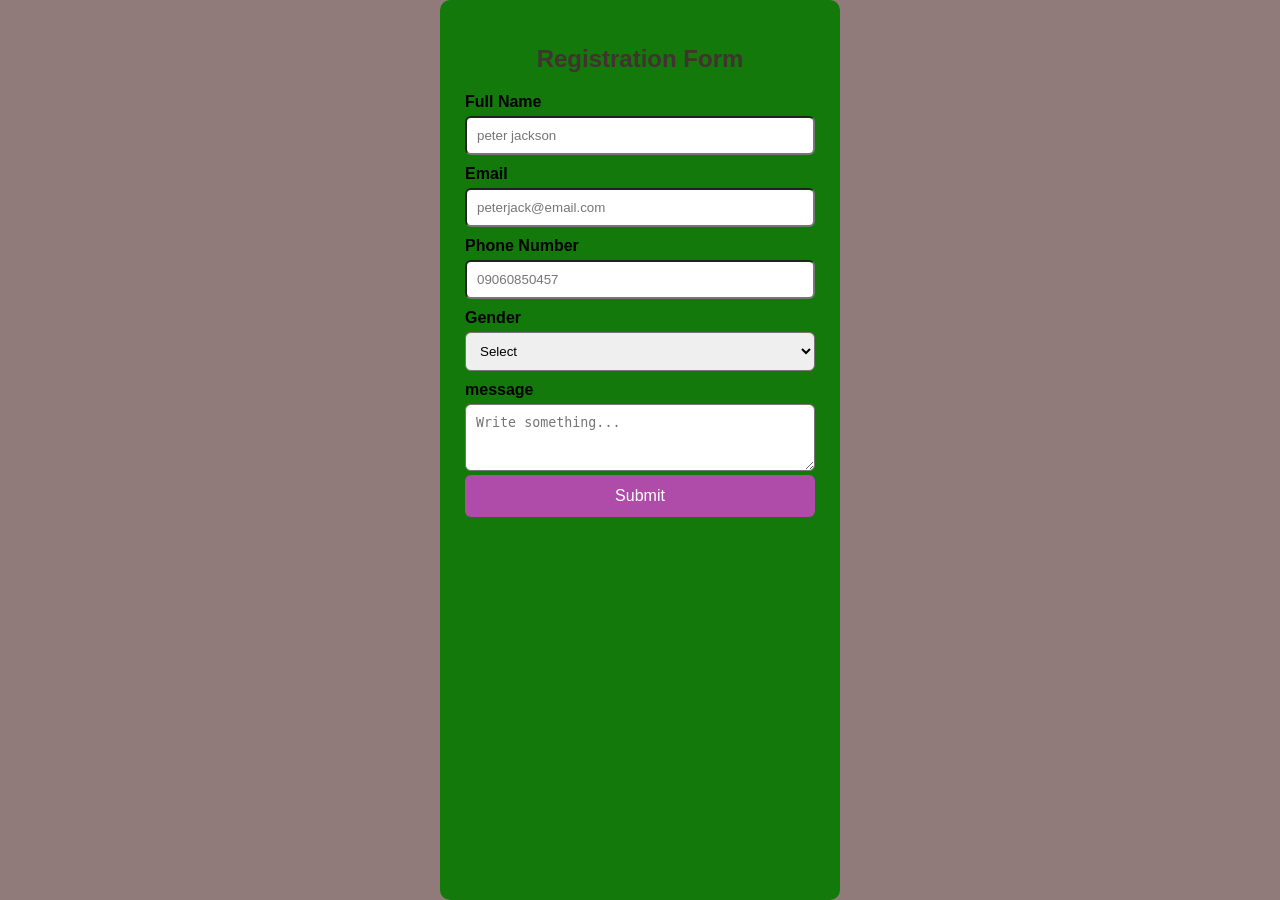
==== index.html @ af233489 "Initial commit" ====
<!DOCTYPE html>
<html lang="en">
    <head>
        <meta charset="UTF-8">
        <meta namae="viewpoint" content="width=device-width, initial-scale=1.0">
        <title>simple Fill Up Form</title>
        <style>
            body {
                font-family: Arial, Helvetica, sans-serif;
                background: #917a7a;
                display: flex;
                justify-content: center;
                height: 100vh;
                margin: 0;
            }
            .form-container {
                background: rgb(19, 121, 10);
                padding: 25px;
                border-radius: 10px;
                box-shadow: 0 4px 10px rgba(0,0,0,0,1);
                width: 350px;
            }
            h2 {
                text-align: center;
                margin-bottom: 20px;
                color: #443131;
            }
            label {
                display: block;
                margin: 10px 0 5px;
                font-weight: bold;
            }
            input, select, textarea {
                width: 100%;
                padding: 10px;
                border: 1px solid #css;
                border-radius: 6px;
                box-sizing: border-box;
            }
            button {
                width: 100%;
                padding: 12px;
                margin-bottom: 15px;
                background: #af4caa;
                color: white;
                border: none;
                border-radius: 6px;
                font-size: 16px;
                cursor: pointer;
            }
            button:hover {
                background: 45a049;
            }
            </style>
        </head>
    <body>

        <div class="form-container">
            <h2>Registration Form</h2>

                <label for="name">Full Name</label>
                <input type="text" id="name" name="name" placeholder="peter jackson" required>

                <label for="email">Email</label>
                <input type="email" id="email" name="email" placeholder="peterjack@email.com" required>

                <label for="phone">Phone Number</label>
                <input type="tel" id="phone" name="phone" placeholder="09060850457">

                <label for="gender"> Gender</label>
                <select id="gender" name="gender">
                    <option value="">Select</option>
                    <option value="male">Male</option>
                    <option value="female">Female</option>
                    <option value="other">Prefer not to say</option>
                </select>

                <label for="message">message</label>
                <textarea id="message" name="message" name="message" rows="3" placeholder="Write something..."></textarea>

                <button type="submit">Submit</button>
            
        </div>
    
    </body>
    </html>
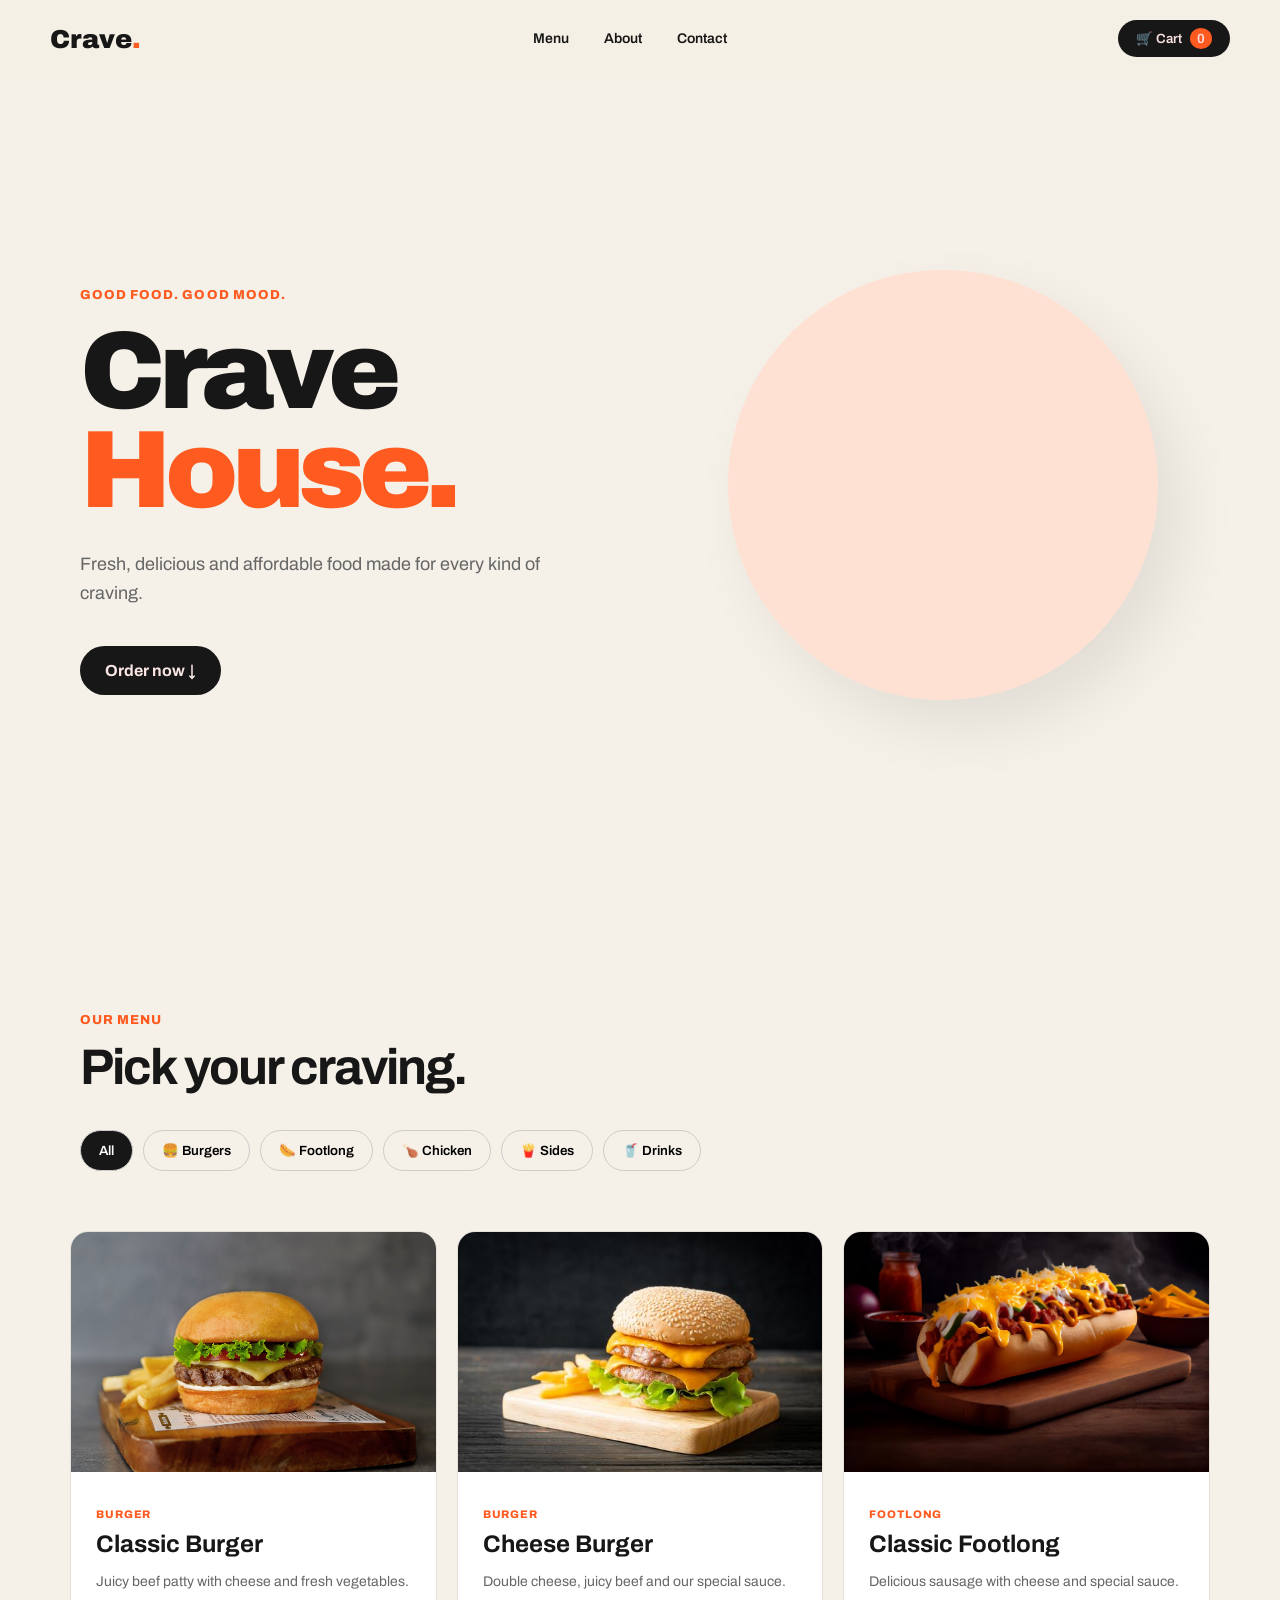
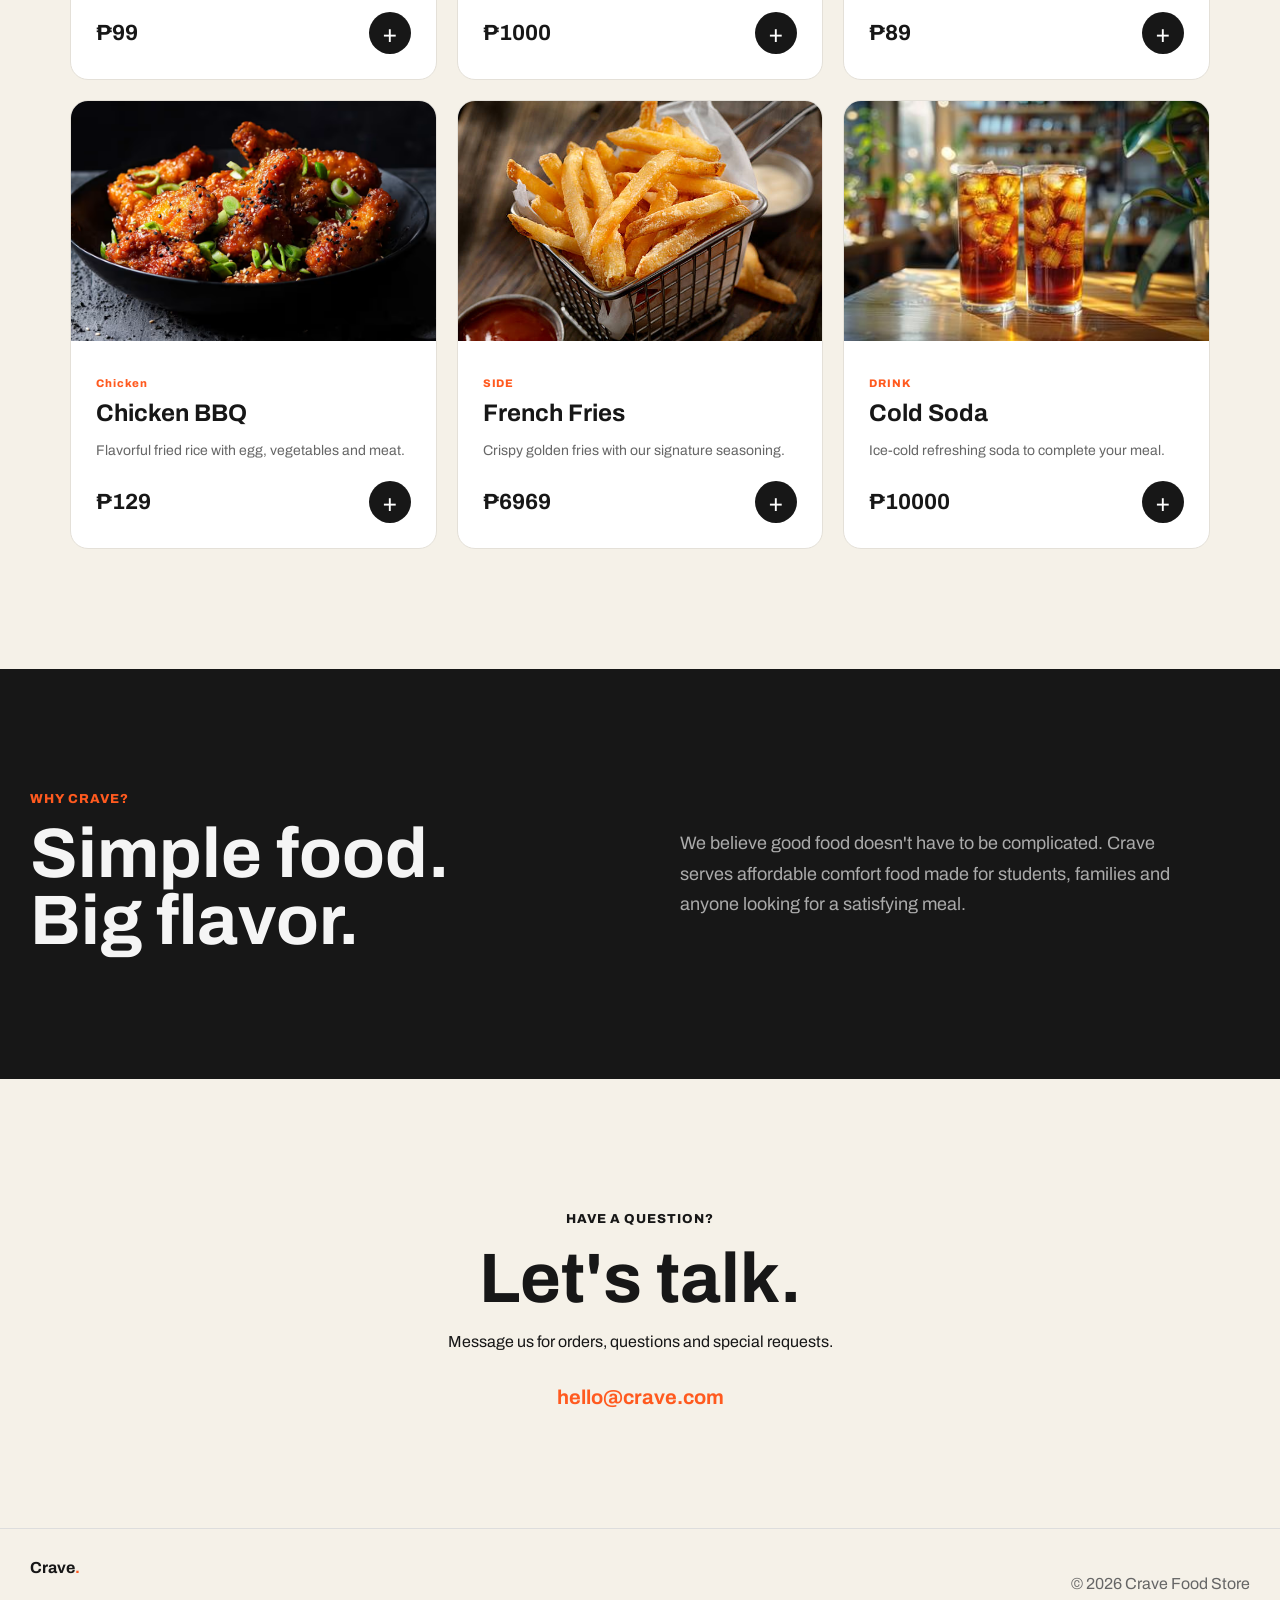
==== commit fbe35693: "Rename hello.html to index.html for GitHub Pages" ====
--- a/index.html
+++ b/index.html
@@ -1,86 +1,469 @@
 <!DOCTYPE html>
 <html lang="en">
-    <head>
-        <meta charset="UTF-8">
-        <meta namae="viewpoint" content="width=device-width, initial-scale=1.0">
-        <title>simple Fill Up Form</title>
-        <style>
-            body {
-                font-family: Arial, Helvetica, sans-serif;
-                background: #917a7a;
-                display: flex;
-                justify-content: center;
-                height: 100vh;
-                margin: 0;
-            }
-            .form-container {
-                background: rgb(19, 121, 10);
-                padding: 25px;
-                border-radius: 10px;
-                box-shadow: 0 4px 10px rgba(0,0,0,0,1);
-                width: 350px;
-            }
-            h2 {
-                text-align: center;
-                margin-bottom: 20px;
-                color: #443131;
-            }
-            label {
-                display: block;
-                margin: 10px 0 5px;
-                font-weight: bold;
-            }
-            input, select, textarea {
-                width: 100%;
-                padding: 10px;
-                border: 1px solid #css;
-                border-radius: 6px;
-                box-sizing: border-box;
-            }
-            button {
-                width: 100%;
-                padding: 12px;
-                margin-bottom: 15px;
-                background: #af4caa;
-                color: white;
-                border: none;
-                border-radius: 6px;
-                font-size: 16px;
-                cursor: pointer;
-            }
-            button:hover {
-                background: 45a049;
-            }
-            </style>
-        </head>
-    <body>
-
-        <div class="form-container">
-            <h2>Registration Form</h2>
-
-                <label for="name">Full Name</label>
-                <input type="text" id="name" name="name" placeholder="peter jackson" required>
-
-                <label for="email">Email</label>
-                <input type="email" id="email" name="email" placeholder="peterjack@email.com" required>
-
-                <label for="phone">Phone Number</label>
-                <input type="tel" id="phone" name="phone" placeholder="09060850457">
-
-                <label for="gender"> Gender</label>
-                <select id="gender" name="gender">
-                    <option value="">Select</option>
-                    <option value="male">Male</option>
-                    <option value="female">Female</option>
-                    <option value="other">Prefer not to say</option>
-                </select>
-
-                <label for="message">message</label>
-                <textarea id="message" name="message" name="message" rows="3" placeholder="Write something..."></textarea>
-
-                <button type="submit">Submit</button>
+<head>
+    <meta charset="UTF-8">
+    <meta name="viewport" content="width=device-width, initial-scale=1.0">
+
+    <title>Crave — Food Store</title>
+
+    <link rel="preconnect" href="https://fonts.googleapis.com">
+    <link rel="preconnect" href="https://fonts.gstatic.com" crossorigin>
+
+    <link href="https://fonts.googleapis.com/css2?family=Archivo:wght@400;500;600;700;800;900&display=swap" rel="stylesheet">
+
+    <link rel="stylesheet" href="hello.css">
+    <script src="hello.js"></script>
+
+</body>
+
+</html>
+</head>
+
+<body>
+
+    <!-- NAVIGATION -->
+    <header class="nav">
+        <div class="nav-inner">
+
+            <a href="#" class="logo">Crave<span>.</span></a>
+
+            <nav class="nav-links">
+                <a href="#menu">Menu</a>
+                <a href="#about">About</a>
+                <a href="#contact">Contact</a>
+            </nav>
+
+            <button class="cart-button" onclick="openCart()">
+                🛒 Cart
+                <span id="cartCount">0</span>
+            </button>
+
+        </div>
+    </header>
+
+
+    <!-- first page -->
+    <section class="hero">
+
+        <div class="hero-content">
+
+            <p class="eyebrow">GOOD FOOD. GOOD MOOD.</p>
+
+            <h1>
+                Crave<br>
+                <span>House.</span>
+            </h1>
+
+            <p class="hero-text">
+                Fresh, delicious and affordable food made for every kind of craving.
+            </p>
+
+            <a href="#menu" class="hero-button">
+                Order now ↓
+            </a>
+
+        </div>
+
+        <div class="hero-food">
+            <div class="food-circle">
+                
+            </div>
+        </div>
+
+    </section>
+
+
+    <!-- Category -->
+    <section class="categories" id="menu">
+
+        <div class="section-header">
+            <p class="eyebrow">OUR MENU</p>
+            <h2>Pick your craving.</h2>
+        </div>
+
+        <div class="category-buttons">
+
+            <button onclick="filterProducts('all')" class="active">
+                All
+            </button>
+
+            <button onclick="filterProducts('burger')">
+                🍔 Burgers
+            </button>
+
+            <button onclick="filterProducts('footlong')">
+                🌭 Footlong
+            </button>
+
+            <button onclick="filterProducts('rice')">
+                🍗 Chicken
+            </button>
+
+            <button onclick="filterProducts('sides')">
+                🍟 Sides
+            </button>
+
+            <button onclick="filterProducts('drinks')">
+                🥤 Drinks
+            </button>
+
+        </div>
+
+    </section>
+
+
+    <!-- PRODUCTS -->
+    <section class="products">
+
+        <div class="product-grid" id="productGrid">
+
+            <!-- BURGER -->
+            <article class="product-card" data-category="burger"
+                onclick="showProduct(1)">
+
+                <div class="product-image burger">                  
+                    <img src="./CLASSIC BURGER.jpg" alt="Classic Burger">
+
+                </div>
+
+                <div class="product-info">
+
+                    <p class="product-category">BURGER</p>
+
+                    <h3>Classic Burger</h3>
+
+                    <p class="description">
+                        Juicy beef patty with cheese and fresh vegetables.
+                    </p>
+
+                    <div class="product-bottom">
+                        <strong>₱99</strong>
+
+                        <button onclick="event.stopPropagation(); addToCart(1)">
+                            +
+                        </button>
+                    </div>
+
+                </div>
+
+            </article>
+
+
+            <!-- CHEESEBURGER -->
+            <article class="product-card" data-category="burger"
+                onclick="showProduct(2)">
+
+                <div class="product-image cheeseburger">
+                    <img src="./chess burger.jpg" alt="chesseburger">
             
-        </div>
+                </div>
+
+                <div class="product-info">
+
+                    <p class="product-category">BURGER</p>
+
+                    <h3>Cheese Burger</h3>
+
+                    <p class="description">
+                        Double cheese, juicy beef and our special sauce.
+                    </p>
+
+                    <div class="product-bottom">
+                        <strong>₱1000</strong>
+
+                        <button onclick="event.stopPropagation(); addToCart(2)">
+                            +
+                        </button>
+                    </div>
+
+                </div>
+
+            </article>
+
+
+            <!-- FOOTLONG -->
+            <article class="product-card" data-category="footlong"
+                onclick="showProduct(3)">
+
+               <div class="product-image footlong"> 
+                    <img src="./footlong.avif" alt="footlong">
+
+               </div>
+
+                <div class="product-info">
+
+                    <p class="product-category">FOOTLONG</p>
+
+                    <h3>Classic Footlong</h3>
+
+                    <p class="description">
+                        Delicious sausage with cheese and special sauce.
+                    </p>
+
+                    <div class="product-bottom">
+                        <strong>₱89</strong>
+
+                        <button onclick="event.stopPropagation(); addToCart(3)">
+                            +
+                        </button>
+                    </div>
+
+                </div>
+
+            </article>
+
+
+            <!-- chicken -->
+            <article class="product-card" data-category="rice"
+                onclick="showProduct(4)">
+
+                <div class="product-image rice"> 
+                    <img src="./chicken.avif" alt="Chicken">
+
+                </div>
+
+                <div class="product-info">
+
+                    <p class="product-category">Chicken</p>
+
+                    <h3>Chicken BBQ</h3>
+
+                    <p class="description">
+                        Flavorful fried rice with egg, vegetables and meat.
+                    </p>
+
+                    <div class="product-bottom">
+                        <strong>₱129</strong>
+
+                        <button onclick="event.stopPropagation(); addToCart(4)">
+                            +
+                        </button>
+                    </div>
+
+                </div>
+
+            </article>
+
+
+            <!-- FRIES -->
+            <article class="product-card" data-category="sides"
+                onclick="showProduct(5)">
+
+                <div class="product-image fries"> 
+                    <img src="./french fries.jpg" alt="french fries">
+
+                </div>
+
+                <div class="product-info">
+
+                    <p class="product-category">SIDE</p>
+                    
+
+                    <h3>French Fries</h3>
+
+                    <p class="description">
+                        Crispy golden fries with our signature seasoning.
+                    </p>
+
+                    <div class="product-bottom">
+                        <strong>₱6969</strong>
+
+                        <button onclick="event.stopPropagation(); addToCart(5)">
+                            +
+                        </button>
+                    </div>
+
+                </div>
+
+            </article>
+
+
+            <!-- DRINK -->
+            <article class="product-card" data-category="drinks"
+                onclick="showProduct(6)">
+
+                <div class="product-image drink">
+                    <img src="./cold soda.jpg" alt="cold soda">
+
+                </div>
+
+                <div class="product-info">
+
+                    <p class="product-category">DRINK</p>
+
+                    <h3>Cold Soda</h3>
+
+                    <p class="description">
+                        Ice-cold refreshing soda to complete your meal.
+                    </p>
+
+                    <div class="product-bottom">
+                        <strong>₱10000</strong>
+
+                        <button onclick="event.stopPropagation(); addToCart(6)">
+                            +
+                        </button>
+                    </div>
+
+                </div>
+
+            </article>
+
+        </div>
+
+    </section>
+
+<!-- about-->
+
+    <section class="about" id="about">
+
+        <div>
+            <p class="eyebrow">WHY CRAVE?</p>
+
+            <h2>
+                Simple food.<br>
+                Big flavor.
+            </h2>
+        </div>
+
+        <p>
+            We believe good food doesn't have to be complicated.
+            Crave serves affordable comfort food made for students,
+            families and anyone looking for a satisfying meal.
+        </p>
+
+    </section>
+
+
+    <!-- CONTACT -->
+    <section class="contact" id="contact">
+
+        <p class="eyebrow">HAVE A QUESTION?</p>
+
+        <h2>Let's talk.</h2>
+
+        <p>Message us for orders, questions and special requests.</p>
+
+        <a href="mailto:hello@crave.com">
+            hello@crave.com
+        </a>
+
+    </section>
+
+
+    <!-- PRODUCT DETAILS MODAL -->
+    <div class="modal" id="productModal">
+
+        <div class="modal-content">
+
+            <button class="close" onclick="closeProduct()">
+                ×
+            </button>
+
+            <div class="modal-image" id="modalImage">
+                🍔
+            </div>
+
+            <div class="modal-info">
+
+                <p class="product-category" id="modalCategory">
+                    BURGER
+                </p>
+
+                <h2 id="modalName">
+                    Classic Burger
+                </h2>
+
+                <p id="modalDescription">
+                    Delicious burger.
+                </p>
+
+                <h3 id="modalPrice">
+                    ₱99
+                </h3>
+
+                <div class="quantity">
+
+                    <button onclick="changeQuantity(-1)">
+                        −
+                    </button>
+
+                    <span id="quantity">
+                        1
+                    </span>
+
+                    <button onclick="changeQuantity(1)">
+                        +
+                    </button>
+
+                </div>
+
+                <button class="add-button" onclick="addModalToCart()">
+                    Add to Cart
+                </button>
+
+            </div>
+
+        </div>
+
+    </div>
+
+
+    <!-- CART -->
+    <div class="cart-modal" id="cartModal">
+
+        <div class="cart-content">
+
+            <div class="cart-header">
+
+                <h2>Your Cart</h2>
+
+                <button onclick="closeCart()">
+                    ×
+                </button>
+
+            </div>
+
+            <div id="cartItems">
+                <p class="empty-cart">
+                    Your cart is empty.
+                </p>
+            </div>
+
+            <div class="cart-total">
+
+                <span>Total</span>
+
+                <strong id="cartTotal">
+                    ₱0
+                </strong>
+
+            </div>
+
+            <button class="checkout" onclick="checkout()">
+                Place Order
+            </button>
+
+        </div>
+
+    </div>
+
+
+    <!-- last -->
+    <footer>
+
+        <strong>Crave<span>.</span></strong>
+
+        <p>© 2026 Crave Food Store</p>
+
+    </footer>
+
     
-    </body>
-    </html>+<div id="toast" class="toast hidden">
+  <p id="toast-message"></p>
+</div>
+
+
+
+</body>
+</html>
--- a/hello.css
+++ b/hello.css
@@ -0,0 +1,752 @@
+/*1st page background*/
+
+:root {
+    --background: #f5f1e8;
+    --white: #ffffff; 
+    --black: #171717;  /*all black front*/
+    --gray: #666;      /*all gray front*/
+    --accent: #ff5a1f; /*all orange front*/
+    --light-orange: #ffe1d4;    /*circle*/
+}
+
+* {
+    box-sizing: border-box;
+}
+
+html {
+    scroll-behavior: smooth;
+}
+
+/*font for CRAVE HOUSE 1st PAGE*/
+
+body {
+    margin: 0;
+    background: var(--background);
+    color: var(--black);
+    font-family: "archivo", sans-serif;
+}
+
+a {
+    color: inherit;
+    text-decoration: none;
+}
+
+button {
+    font-family: inherit;
+    cursor: pointer;
+}
+
+/* navigation */
+
+.nav {
+    position: fixed;
+    top: 0;
+    width: 100%;
+    z-index: 100;
+    padding: 20px 30px;
+    background: rgba(245, 240, 228, 0.85);
+}
+
+.nav-inner {
+    max-width: 1180px;
+    margin: auto;
+
+    display: flex;
+    align-items: center;
+    justify-content: space-between;
+}
+      /*CRAVE*/
+.logo {
+    font-size: 26px;
+    font-weight: 900;
+}
+
+.logo span,
+footer span {
+    color: var(--accent);
+}
+
+/*menu about conatct*/
+
+.nav-links {
+    display: flex;
+    gap: 35px;
+}
+
+.nav-links a {
+    font-size: 14px;
+    font-weight: 600;
+}
+
+.nav-links a:hover {
+    color: var(--accent);
+}
+
+/*CART*/
+
+.cart-button {
+    border: none;
+    background: var(--black);
+    color: rgb(250, 223, 223);
+
+    padding: 11px 18px;
+    border-radius: 30px;
+
+    font-weight: 600;
+}
+
+.cart-button span {
+    background: var(--accent);
+    border-radius: 50%;
+    padding: 3px 7px;
+    margin-left: 5px;
+}
+
+
+/*HERO(spacing 1st page inner)*/
+
+.hero {
+    min-height: 100vh;
+    max-width: 1180px;
+    margin: auto;
+
+    padding: 150px 30px 80px;
+
+    display: grid;
+    grid-template-columns: 1.1fr 1fr;
+    align-items: center;
+    gap: 40px;
+}
+    /*Good mood good food*/
+.eyebrow {
+    color: var(--accent);
+    font-size: 13px;
+    font-weight: 800;
+    letter-spacing: 0.08em;
+}
+/*font size for Crave house*/
+
+.hero h1 {
+    font-size: clamp(60px, 9vw, 110px);
+    line-height: 0.9;
+    letter-spacing: -0.06em;
+    margin: 20px 0 30px;
+    font-weight: 900;
+}
+
+.hero h1 span {
+    color: var(--accent);
+}
+
+/*text below crave house*/
+
+.hero-text {
+    max-width: 480px;
+    color: var(--gray);
+    font-size: 18px;
+    line-height: 1.6;
+}
+    /*order Button*/
+
+.hero-button {
+    display: inline-block;
+    margin-top: 20px;
+
+    background: var(--black);
+    color: rgb(250, 229, 229);
+
+    padding: 16px 25px;
+    border-radius: 30px;
+
+    font-weight: 700;
+}
+
+.hero-button:hover {
+    background: var(--accent);
+}
+
+
+/* FOOD CIRCLE */
+
+.hero-food {
+    display: flex;
+    justify-content: center;
+}
+
+/*design for the circle */
+
+.food-circle {
+    width: min(430px, 80vw);
+    height: min(430px, 80vw);
+
+    border-radius: 50%;
+
+    background: var(--light-orange);
+
+    display: flex;
+    align-items: center;
+    justify-content: center;
+
+    font-size: 180px;
+
+    transform: rotate(-5deg);
+    box-shadow: 20px 30px 60px rgba(0, 0, 0, 0.08);
+}
+
+
+/*CATEGORY*/
+
+.categories {
+    max-width: 1180px;
+    margin: auto;
+    padding: 100px 30px 30px;
+}
+/*PICK YOURE CRAVING*/
+
+.section-header h2 {
+    font-size: 50px;
+    margin: 10px 0 35px;
+    letter-spacing: -0.04em;
+}
+
+.category-buttons {
+    display: flex;
+    gap: 10px;
+    flex-wrap: wrap;
+}
+
+.category-buttons button {
+    border: 1px solid #ccc;
+    background: transparent;
+
+    padding: 12px 18px;
+    border-radius: 30px;
+
+    font-weight: 600;
+}
+
+.category-buttons button:hover,
+.category-buttons button.active {
+    background: var(--black);
+    color: rgb(252, 249, 249);
+}
+
+
+/*PRODUCTS*/
+
+.products {
+    max-width: 1200px;
+    margin: auto;
+    padding: 30px 30px 120px;
+}
+
+.product-grid {
+    display: grid;
+    grid-template-columns: repeat(3, 1fr);
+    gap: 20px;
+}
+/*product lower background size*/
+
+.product-card {
+    background: var(--white);
+    border-radius: 18px;
+    overflow: hidden;
+
+    border: 1px solid #e4e0d8;
+
+    transition: transform 0.3s, box-shadow 0.3s;
+}
+
+/*transition of product on click*/
+.product-card:hover {
+    transform: translateY(-10px);
+    box-shadow: 0 20px 40px rgba(0, 0, 0, 0.1);
+}
+/*product upper background size*/
+
+.product-image {
+    height: 240px;
+
+    display: flex;
+    align-items: center;
+    justify-content: center;
+
+    font-size: 110px;
+}
+/*All food image*/
+
+.product-image img {
+    width: 100%;
+    height: 100%;
+    object-fit: cover;
+}
+
+
+/*size for the details of product*/
+
+.product-info {
+    padding: 25px;
+}
+/*size for product category(orange)*/
+
+.product-category {
+    font-size: 11px;
+    color: var(--accent);
+    font-weight: 800;
+    letter-spacing: 0.08em;
+}
+/*name of the product(black)*/
+
+.product-info h3 {
+    font-size: 24px;
+    margin: 8px 0;
+}
+
+.description {
+    color: var(--gray);
+    line-height: 1.5;
+    font-size: 14px;
+}
+/*price*/
+
+.product-bottom {
+    display: flex;
+    align-items: center;
+    justify-content: space-between;
+
+    margin-top: 20px;
+}
+/*price size*/
+
+.product-bottom strong {
+    font-size: 22px;
+}
+/*add to cart buton*/
+
+.product-bottom button {
+    width: 42px;
+    height: 42px;
+
+    border: none;
+    border-radius: 50%;
+
+    background: var(--black);
+    color: white;
+
+    font-size: 25px;
+}
+
+.product-bottom button:hover {
+    background: var(--accent);
+}
+
+
+    /*ABOUT*/
+
+.about {
+    background: var(--black);
+    color: rgb(245, 245, 245);      /*simple food big flavor*/
+    padding: 110px 30px;
+    display: grid;
+    grid-template-columns: 1fr 1fr;
+    gap: 80px;
+
+    align-items: center;
+}
+
+.about h2 {
+    font-size: clamp(40px, 6vw, 70px);
+    line-height: 0.95;
+    margin: 15px 0;
+}
+
+.about > p {
+    color: #aaa;
+    font-size: 18px;
+    line-height: 1.7;
+    max-width: 500px;
+}
+
+
+/*CONTACT*/
+
+.contact {
+    padding: 120px 30px;
+    text-align: center;
+}
+/*LETS TALK*/
+.contact h2 {
+    font-size: 70px;
+    margin: 15px 0;
+}
+
+.contact p {
+    color: var(--grey); /*paragraph*/
+}
+
+/*helo@cracvve.*/
+.contact a {
+    display: inline-block;
+    margin-top: 20px;
+
+    font-size: 20px;
+    font-weight: 700;
+
+    color: var(--accent);
+}
+
+
+/*PRODUCT MODAL*/
+
+.modal {
+    position: fixed;
+    inset: 0;
+
+    background: rgba(0, 0, 0, 0.55);
+
+    display: none;
+    align-items: center;
+    justify-content: center;
+
+    z-index: 300;
+
+    padding: 20px;
+}
+
+.modal.show {
+    display: flex;
+}
+/*modal pic right side*/
+.modal-content {
+    width: min(850px, 100%);
+
+    background: white;
+    border-radius: 20px;
+
+    overflow: hidden;
+
+    display: grid;
+    grid-template-columns: 1fr 1fr;
+
+    position: relative;
+}
+/*closed button*/
+.close {
+    position: absolute;
+    right: 20px;
+    top: 15px;
+
+    border: none;
+    background: white;
+
+    font-size: 30px;
+
+    z-index: 2;
+}
+
+/*modal pic left side*/
+
+.modal-image {
+    min-height: 450px;
+    display: flex;
+    align-items: center;
+    justify-content: center;
+    background: var(--light-orange);
+    font-size: 150px;
+}
+
+.modal-image img {
+    width: 100%;
+    height: 100%;
+    object-fit: cover;
+}
+
+.modal-info {
+    padding: 60px 40px;
+}
+
+.modal-info h2 {
+    font-size: 40px;
+    margin: 10px 0;
+}
+
+.modal-info p:not(.product-category) {
+    color: var(--gray);
+    line-height: 1.6;
+}
+/*price*/
+.modal-info h3 {
+    font-size: 28px;
+}
+/*quantity spacing*/
+.quantity {
+    display: flex;
+    align-items: center;
+    gap: 20px;
+
+    margin: 25px 0;
+}
+/*button*/
+.quantity button {
+    width: 40px;
+    height: 40px;
+
+    border: 1px solid #ccc;
+    border-radius: 50%;
+
+    background: white;
+
+    font-size: 20px;
+}
+
+.quantity span {
+    font-weight: 700;
+}
+/*add to cart button*/
+.add-button,
+.checkout {
+    width: 100%;
+
+    padding: 16px;
+
+    border: none;
+    border-radius: 30px;
+
+    background: var(--black);
+    color: white;
+
+    font-weight: 700;
+}
+
+.add-button:hover,
+.checkout:hover {
+    background: var(--accent);
+}
+
+
+/*INSIDE CART*/
+
+.cart-modal {
+    position: fixed;
+    inset: 0;
+
+    background: rgba(225, 225, 225, 0.5);
+
+    display: none;
+
+    justify-content: flex-end;
+
+    z-index: 400;
+}
+
+.cart-modal.show {
+    display: flex;
+}
+
+/*INSIDE CART SIZE*/
+.cart-content {
+    width: min(600px, 100%);
+    background: var(--background);
+
+    height: 100%;
+
+    padding: 30px;
+
+    overflow-y: auto;
+}
+
+.cart-header {
+    display: flex;
+    justify-content: space-between;
+    align-items: center;
+}
+/*YOURE CART*/
+.cart-header h2 {
+    font-size: 30px;
+}
+
+.cart-header button {
+    border: none;
+    background: none;    /*exit button*/
+    font-size: 30px;
+}
+
+/*add to cart item*/
+.cart-item {
+    background: white;
+    padding: 18px;
+
+    margin: 15px 0;
+
+    border-radius: 12px;
+
+    display: flex;
+    justify-content: space-between;
+    align-items: center;
+}
+
+.cart-item h4 {
+    margin: 0 0 10px;       /*spacing*/
+}
+
+.cart-item p {
+    margin: 0;
+    color: var(--gray);
+}
+
+        /*(-)(+)*/
+.cart-controls {
+    display: flex;
+    align-items: center;
+    gap: 10px;   
+}
+
+.cart-controls button {
+    width: 28px;
+    height: 28px;
+
+    border: none;
+    border-radius: 50%;
+
+    background: var(--black);
+    color: white;
+}
+        /*TOTAL*/
+.cart-total {
+    border-top: 1px solid #ccc;
+
+    margin-top: 30px;
+    padding-top: 20px;
+
+    display: flex;
+    justify-content: space-between;
+
+    font-size: 20px;
+}
+
+.empty-cart {
+    color: var(--gray);
+    text-align: center;
+    margin-top: 60px;      /*space*/
+}
+
+
+/*FOOTER*/
+
+footer {
+    padding: 30px;
+    border-top: 1px solid #ddd;
+
+    display: flex;
+    justify-content: space-between;
+
+    color: var(--gray);
+}
+
+footer strong {
+    color: var(--black);    /*CRAVE LOWER SIDE*/
+}
+
+/*SHRINKING SIZE*/
+
+@media (max-width: 800px) {
+
+    .nav-links {
+        display: none;
+    }
+
+    .hero {
+        grid-template-columns: 1fr;
+        padding-top: 130px;
+        text-align: center;
+    }
+
+    .hero-text {
+        margin: auto;
+    }
+
+    .hero-button {
+        margin-top: 25px;
+    }
+
+    .food-circle {
+        font-size: 120px;
+    }
+
+    .product-grid {
+        grid-template-columns: 1fr 1fr;
+    }
+
+    .about {
+        grid-template-columns: 1fr;
+        gap: 30px;
+    }
+
+    .modal-content {
+        grid-template-columns: 1fr;
+        max-height: 90vh;
+        overflow-y: auto;
+    }
+
+    .modal-image {
+        min-height: 250px;
+        font-size: 100px;
+    }
+
+    .modal-info {
+        padding: 30px;
+    }
+}
+
+
+@media (max-width: 550px) {
+
+    .product-grid {
+        grid-template-columns: 1fr;
+    }
+
+    .section-header h2 {
+        font-size: 40px;
+    }
+
+    .hero h1 {
+        font-size: 65px;
+    }
+
+    .contact h2 {
+        font-size: 50px;
+    }
+
+    footer {
+        flex-direction: column;
+    }
+}
+
+
+.toast {
+  position: fixed;
+  bottom: 100px;
+  left: 50%;
+  transform: translateX(-50%) translateY(20px);
+  background: #2ecc71;
+  color: white;
+  padding: 16px 24px;
+  border-radius: 10px;
+  box-shadow: 0 4px 12px rgba(0,0,0,0.2);
+  font-family: sans-serif;
+  font-size: 15px;
+  opacity: 0;
+  pointer-events: none;
+  transition: opacity 0.3s ease, transform 0.3s ease;
+  z-index: 1000;
+}
+
+.toast.show {
+  opacity: 1;
+  transform: translateX(-50%) translateY(0);
+  pointer-events: auto;
+}
+
+.toast.error {
+  background: #e74c3c;
+}
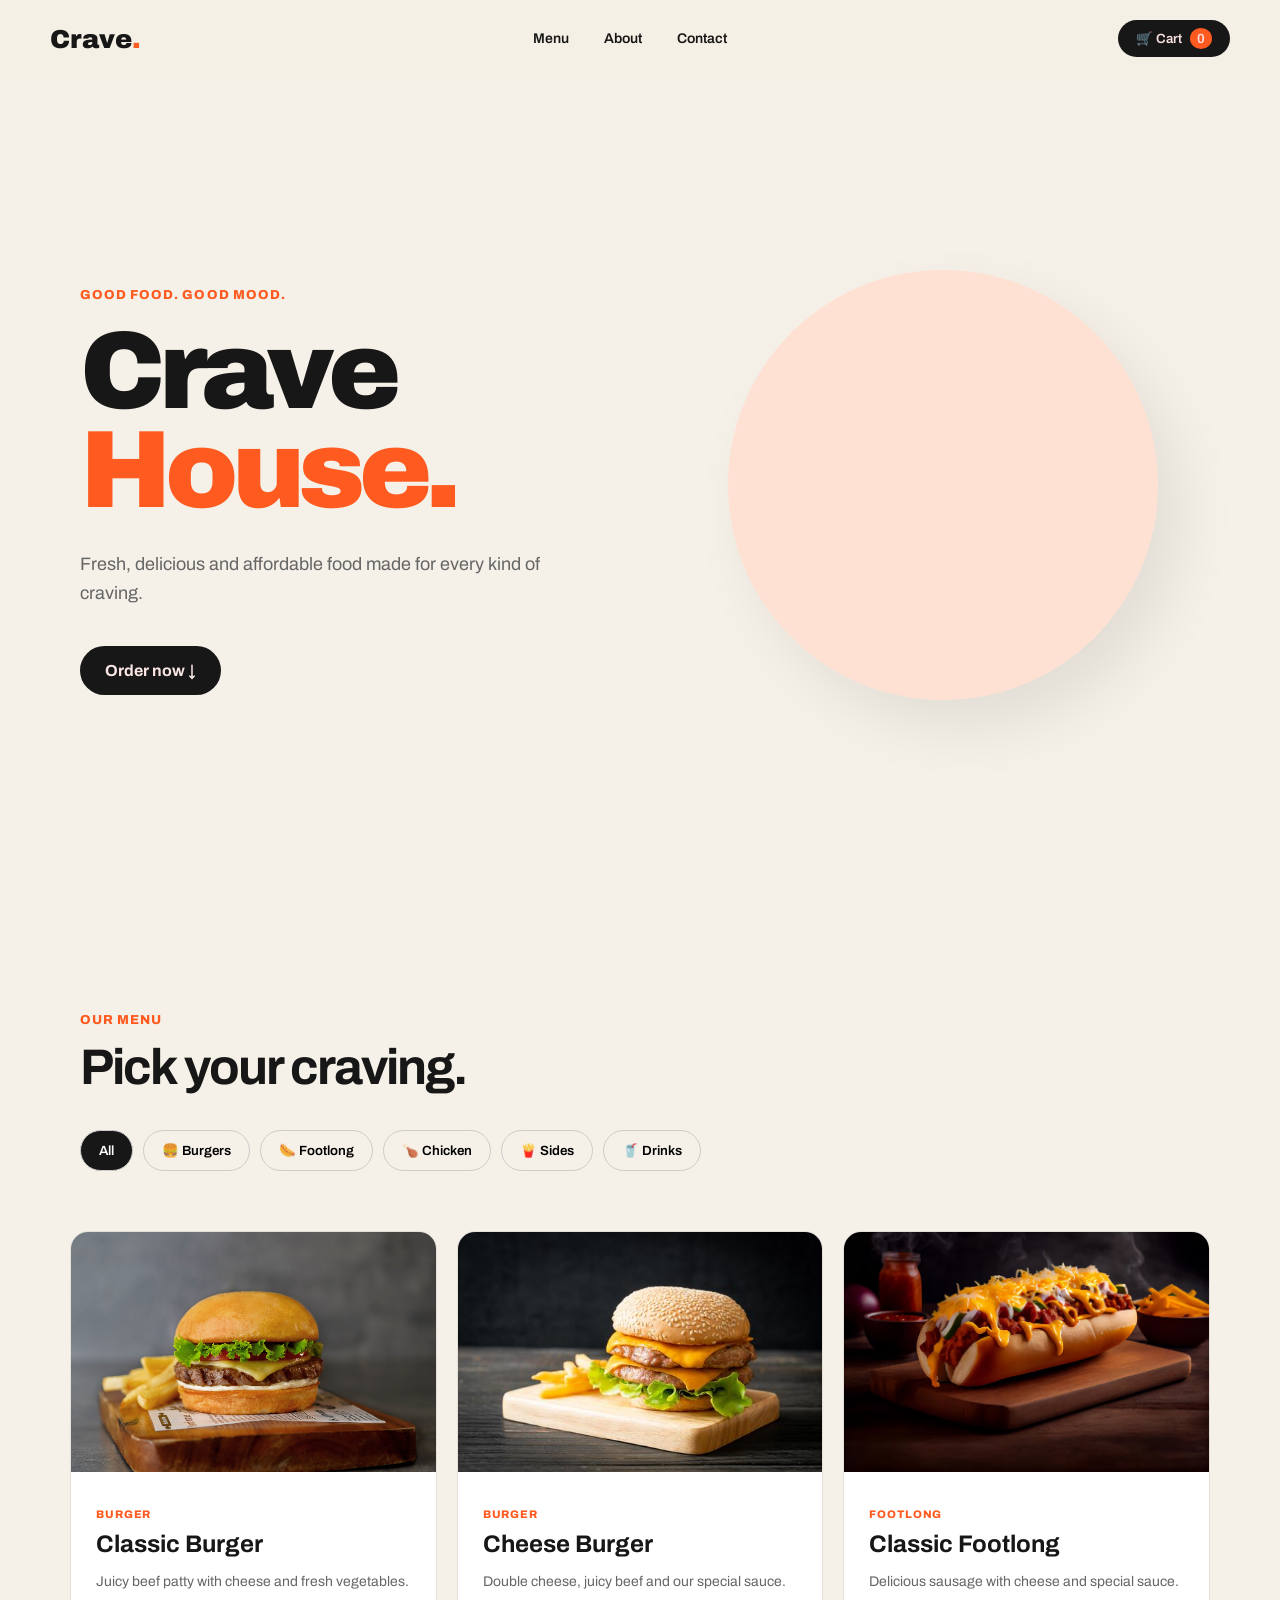
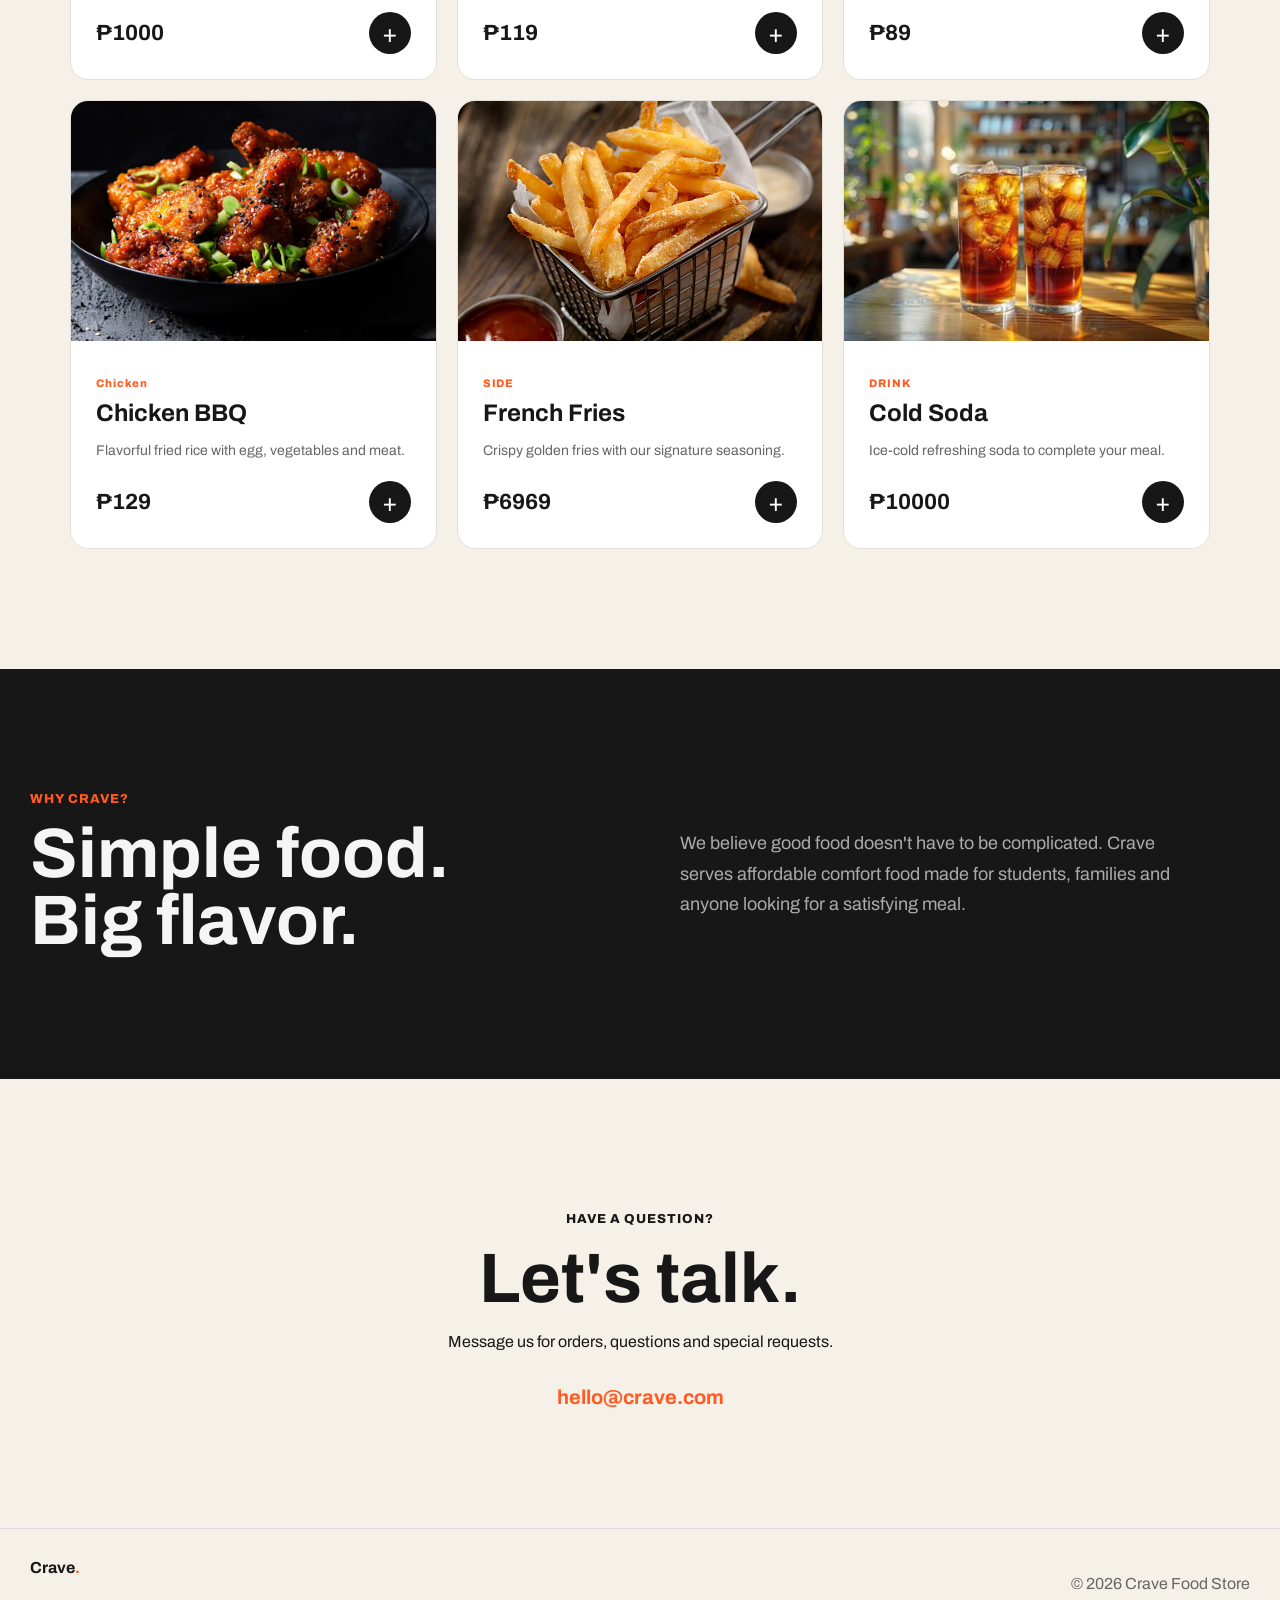
==== commit 00abe7d8: "Update index.html" ====
--- a/index.html
+++ b/index.html
@@ -137,7 +137,7 @@
                     </p>
 
                     <div class="product-bottom">
-                        <strong>₱99</strong>
+                        <strong>₱1000</strong>
 
                         <button onclick="event.stopPropagation(); addToCart(1)">
                             +
@@ -169,7 +169,7 @@
                     </p>
 
                     <div class="product-bottom">
-                        <strong>₱1000</strong>
+                        <strong>₱119</strong>
 
                         <button onclick="event.stopPropagation(); addToCart(2)">
                             +
@@ -466,4 +466,4 @@
 
 
 </body>
-</html>+</html>
